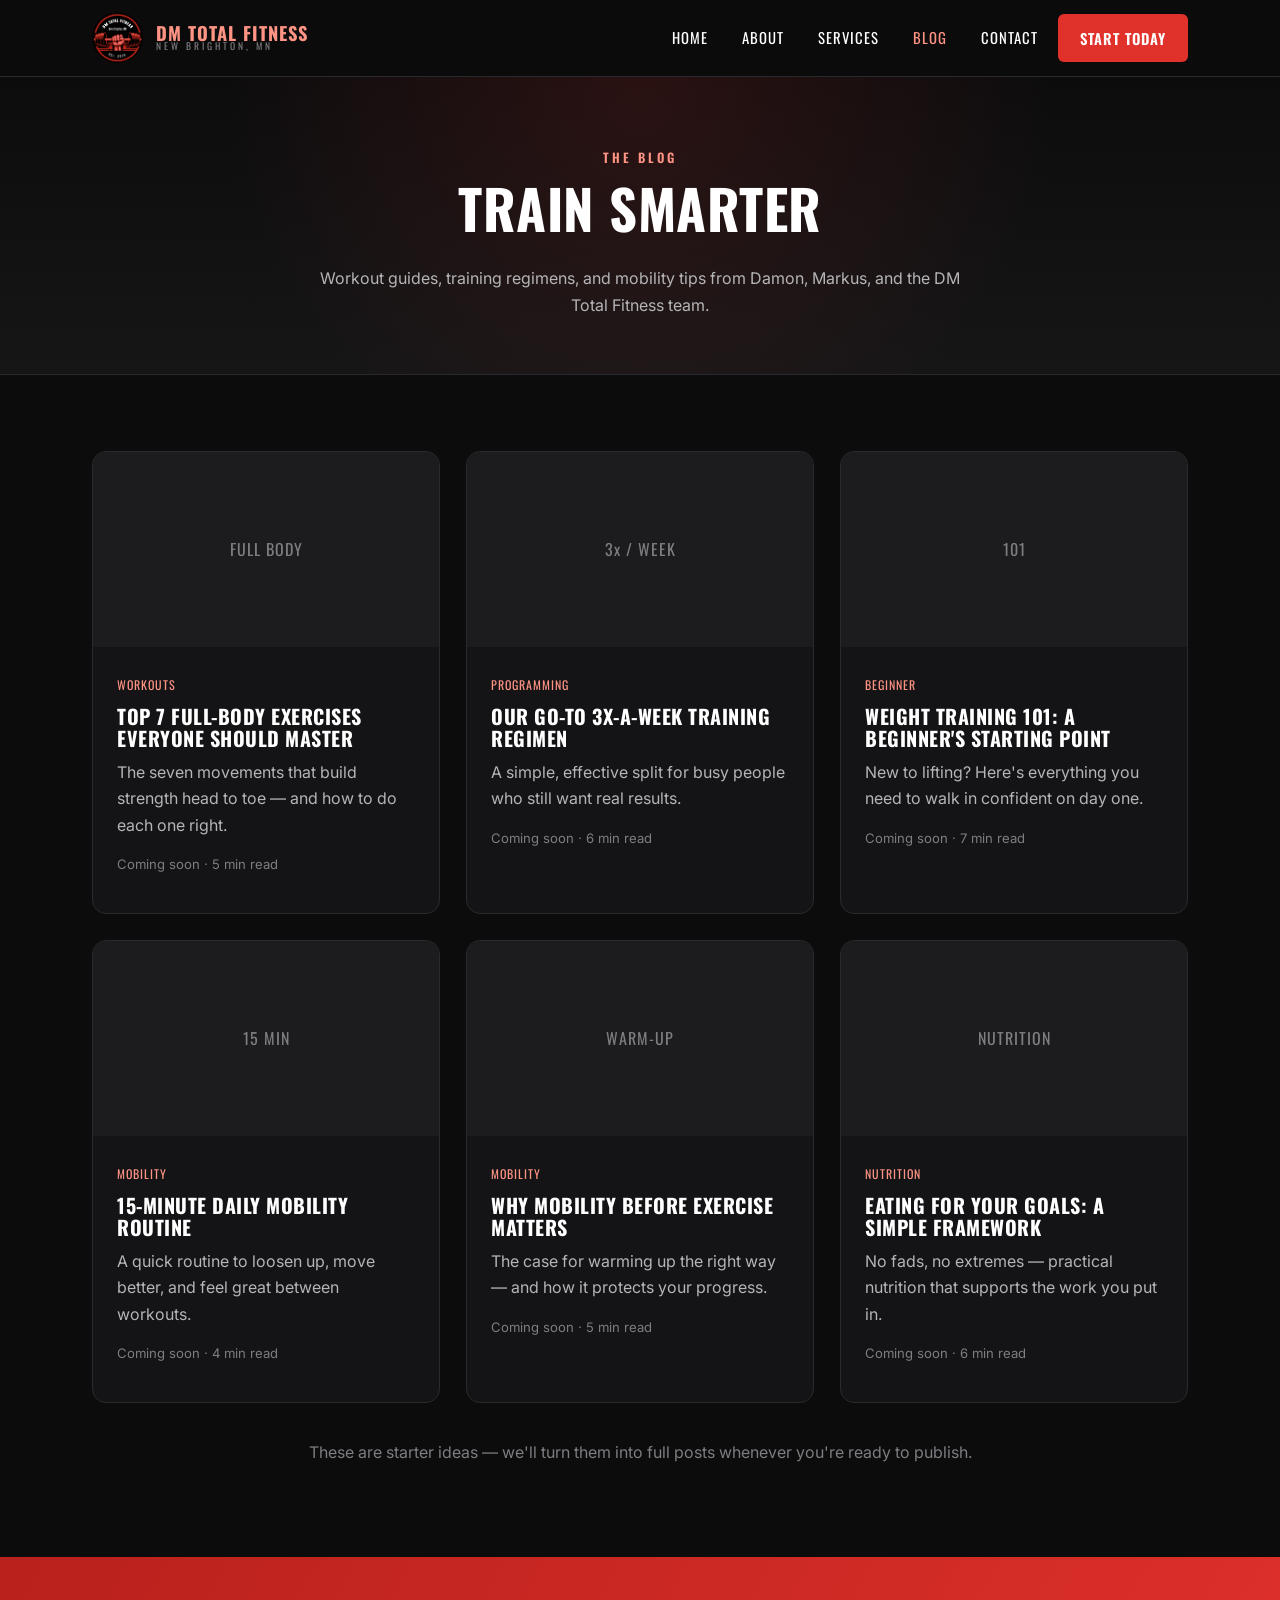
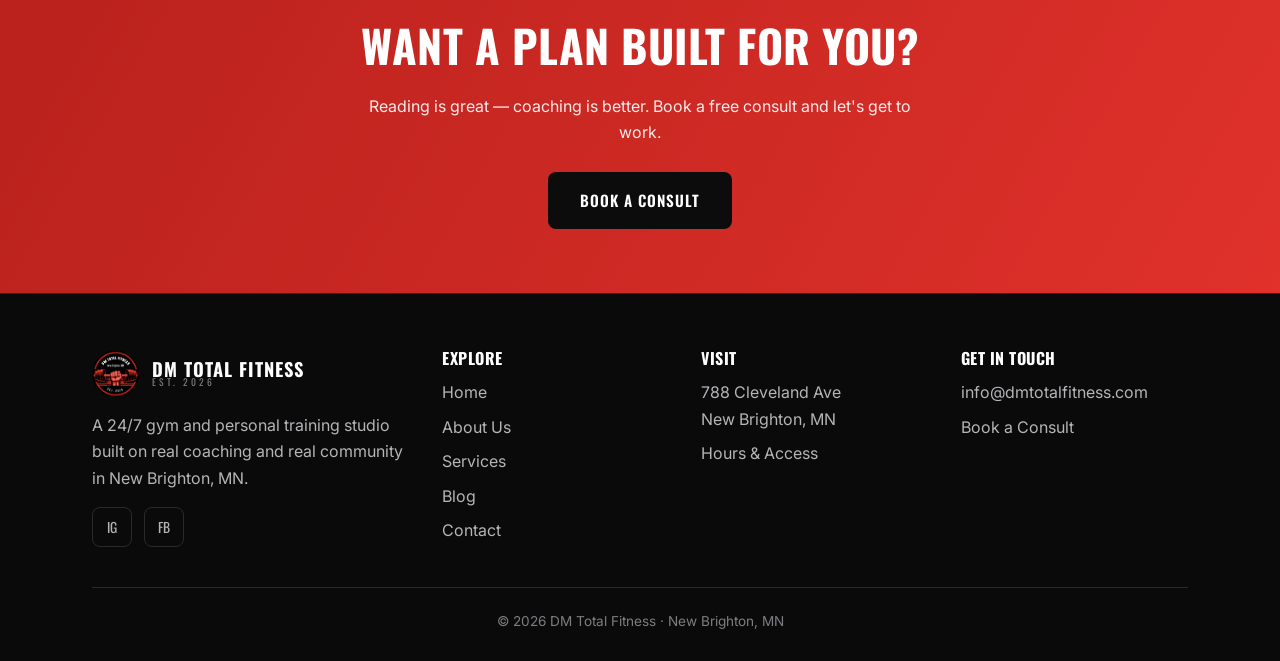
==== blog/index.html @ 68cd4ab9 "Initial commit: DM Total Fitness website" ====
<!DOCTYPE html>
<html lang="en">
<head>
  <meta charset="UTF-8" />
  <meta name="viewport" content="width=device-width, initial-scale=1.0" />
  <title>Blog | DM Total Fitness — New Brighton, MN</title>
  <meta name="description" content="Training tips, workout regimens, and mobility guides from the coaches at DM Total Fitness in New Brighton, MN." />
  <link rel="icon" type="image/png" href="../assets/img/logo.png" />
  <link rel="preconnect" href="https://fonts.googleapis.com" />
  <link rel="preconnect" href="https://fonts.gstatic.com" crossorigin />
  <link href="https://fonts.googleapis.com/css2?family=Inter:wght@400;500;600;700&family=Oswald:wght@400;500;600;700&display=swap" rel="stylesheet" />
  <link rel="stylesheet" href="../assets/css/style.css" />
</head>
<body>

  <header class="site-header">
    <div class="container nav">
      <a class="brand" href="../index.html">
        <img src="../assets/img/logo.png" alt="DM Total Fitness logo" />
        <span class="brand-name">DM Total Fitness<small>NEW BRIGHTON, MN</small></span>
      </a>
      <button class="nav-toggle" aria-label="Menu"><span></span><span></span><span></span></button>
      <ul class="nav-links">
        <li><a href="../index.html">Home</a></li>
        <li><a href="../about.html">About</a></li>
        <li><a href="../services.html">Services</a></li>
        <li><a href="index.html" class="active">Blog</a></li>
        <li><a href="../contact.html">Contact</a></li>
        <li><a href="../contact.html" class="btn btn-primary">Start Today</a></li>
      </ul>
    </div>
  </header>

  <section class="page-hero">
    <div class="container">
      <div class="eyebrow">The Blog</div>
      <h1>Train Smarter</h1>
      <p>Workout guides, training regimens, and mobility tips from Damon, Markus, and the DM Total Fitness team.</p>
    </div>
  </section>

  <section>
    <div class="container">
      <div class="post-grid">
        <article class="post-card">
          <div class="post-thumb">FULL BODY</div>
          <div class="post-body">
            <span class="post-tag">Workouts</span>
            <h3>Top 7 Full-Body Exercises Everyone Should Master</h3>
            <p>The seven movements that build strength head to toe — and how to do each one right.</p>
            <p class="post-meta">Coming soon · 5 min read</p>
          </div>
        </article>
        <article class="post-card">
          <div class="post-thumb">3x / WEEK</div>
          <div class="post-body">
            <span class="post-tag">Programming</span>
            <h3>Our Go-To 3x-a-Week Training Regimen</h3>
            <p>A simple, effective split for busy people who still want real results.</p>
            <p class="post-meta">Coming soon · 6 min read</p>
          </div>
        </article>
        <article class="post-card">
          <div class="post-thumb">101</div>
          <div class="post-body">
            <span class="post-tag">Beginner</span>
            <h3>Weight Training 101: A Beginner's Starting Point</h3>
            <p>New to lifting? Here's everything you need to walk in confident on day one.</p>
            <p class="post-meta">Coming soon · 7 min read</p>
          </div>
        </article>
        <article class="post-card">
          <div class="post-thumb">15 MIN</div>
          <div class="post-body">
            <span class="post-tag">Mobility</span>
            <h3>15-Minute Daily Mobility Routine</h3>
            <p>A quick routine to loosen up, move better, and feel great between workouts.</p>
            <p class="post-meta">Coming soon · 4 min read</p>
          </div>
        </article>
        <article class="post-card">
          <div class="post-thumb">WARM-UP</div>
          <div class="post-body">
            <span class="post-tag">Mobility</span>
            <h3>Why Mobility Before Exercise Matters</h3>
            <p>The case for warming up the right way — and how it protects your progress.</p>
            <p class="post-meta">Coming soon · 5 min read</p>
          </div>
        </article>
        <article class="post-card">
          <div class="post-thumb">NUTRITION</div>
          <div class="post-body">
            <span class="post-tag">Nutrition</span>
            <h3>Eating for Your Goals: A Simple Framework</h3>
            <p>No fads, no extremes — practical nutrition that supports the work you put in.</p>
            <p class="post-meta">Coming soon · 6 min read</p>
          </div>
        </article>
      </div>
      <p class="center" style="margin-top:36px;color:var(--gray-dim);">These are starter ideas — we'll turn them into full posts whenever you're ready to publish.</p>
    </div>
  </section>

  <section class="cta-band">
    <div class="container">
      <h2>Want a Plan Built for You?</h2>
      <p>Reading is great — coaching is better. Book a free consult and let's get to work.</p>
      <a href="../contact.html" class="btn btn-primary">Book a Consult</a>
    </div>
  </section>

  <footer class="site-footer">
    <div class="container">
      <div class="footer-grid">
        <div>
          <div class="footer-brand">
            <img src="../assets/img/logo.png" alt="DM Total Fitness" />
            <span class="brand-name">DM Total Fitness<small>EST. 2026</small></span>
          </div>
          <p>A 24/7 gym and personal training studio built on real coaching and real community in New Brighton, MN.</p>
          <div class="social">
            <a href="https://www.instagram.com/gymeverydaytwincities/" target="_blank" rel="noopener" title="Instagram">IG</a>
            <a href="https://www.facebook.com/theofficialgymeveryday/" target="_blank" rel="noopener" title="Facebook">FB</a>
          </div>
        </div>
        <div>
          <h4>Explore</h4>
          <a href="../index.html">Home</a>
          <a href="../about.html">About Us</a>
          <a href="../services.html">Services</a>
          <a href="index.html">Blog</a>
          <a href="../contact.html">Contact</a>
        </div>
        <div>
          <h4>Visit</h4>
          <a href="https://maps.google.com/?q=788+Cleveland+Avenue+New+Brighton+MN" target="_blank" rel="noopener">788 Cleveland Ave<br/>New Brighton, MN</a>
          <a href="../contact.html">Hours &amp; Access</a>
        </div>
        <div>
          <h4>Get in Touch</h4>
          <a href="mailto:info@dmtotalfitness.com">info@dmtotalfitness.com</a>
          <a href="../contact.html">Book a Consult</a>
        </div>
      </div>
      <div class="footer-bottom">
        © 2026 DM Total Fitness · New Brighton, MN
      </div>
    </div>
  </footer>

  <script src="../assets/js/main.js"></script>
</body>
</html>
---- assets/css/style.css ----
/* ===========================================================
   DM TOTAL FITNESS — shared stylesheet
   Brand red stays for buttons/badges/borders.
   Softer coral "accent" used for text, links, eyebrows, icons.
   =========================================================== */

:root {
  --black: #0c0c0d;
  --panel: #141416;
  --panel-2: #1c1c1f;
  --red: #e0312b;          /* brand red — fills, buttons, badges */
  --red-dark: #b9211c;
  --accent: #ff9484;       /* softer coral — text, links, icons */
  --accent-dim: #ffb7ab;
  --white: #ffffff;
  --gray: #b5b5b8;
  --gray-dim: #7d7d82;
  --line: #2a2a2e;
  --maxw: 1140px;
  --radius: 14px;
  --shadow: 0 18px 40px rgba(0,0,0,.45);
  --head: "Oswald", "Arial Narrow", Impact, sans-serif;
  --body: "Inter", -apple-system, BlinkMacSystemFont, "Segoe UI", Roboto, Arial, sans-serif;
}

* { box-sizing: border-box; }
html { scroll-behavior: smooth; }

body {
  margin: 0;
  font-family: var(--body);
  color: var(--white);
  background: var(--black);
  line-height: 1.65;
  -webkit-font-smoothing: antialiased;
}

h1, h2, h3, h4 {
  font-family: var(--head);
  font-weight: 700;
  letter-spacing: .5px;
  line-height: 1.1;
  margin: 0 0 .5em;
  text-transform: uppercase;
}

p { margin: 0 0 1em; color: var(--gray); }
a { color: var(--accent); text-decoration: none; }
a:hover { color: var(--white); }
img { max-width: 100%; display: block; }

.container { width: 100%; max-width: var(--maxw); margin: 0 auto; padding: 0 22px; }
.accent, .red { color: var(--accent); }
.center { text-align: center; }
.eyebrow {
  font-family: var(--head);
  text-transform: uppercase;
  letter-spacing: 3px;
  color: var(--accent);
  font-size: .8rem;
  font-weight: 600;
  margin-bottom: 10px;
}

/* ---------- Line icons ---------- */
svg.ic-svg { width: 28px; height: 28px; display: block; }

/* ---------- Buttons ---------- */
.btn {
  display: inline-block;
  font-family: var(--head);
  text-transform: uppercase;
  letter-spacing: 1px;
  font-weight: 600;
  font-size: .95rem;
  padding: 14px 30px;
  border-radius: 8px;
  border: 2px solid transparent;
  cursor: pointer;
  transition: all .2s ease;
}
.btn-primary { background: var(--red); color: #fff; }
.btn-primary:hover { background: var(--red-dark); color: #fff; transform: translateY(-2px); }
.btn-ghost { border-color: #fff; color: #fff; background: transparent; }
.btn-ghost:hover { background: #fff; color: var(--black); }
.btn-block { display: block; width: 100%; text-align: center; }

/* ---------- Header / Nav ---------- */
.site-header {
  position: sticky; top: 0; z-index: 100;
  background: rgba(12,12,13,.92);
  backdrop-filter: blur(10px);
  border-bottom: 1px solid var(--line);
}
.nav { display: flex; align-items: center; justify-content: space-between; height: 76px; }
.brand { display: flex; align-items: center; gap: 12px; }
.brand img { height: 52px; width: 52px; }
.brand-name { font-family: var(--head); font-weight: 700; font-size: 1.15rem; text-transform: uppercase; letter-spacing: 1px; line-height: 1; }
.brand-name small { display: block; font-size: .6rem; letter-spacing: 3px; color: var(--gray-dim); font-weight: 400; }
.nav-links { display: flex; gap: 6px; align-items: center; list-style: none; margin: 0; padding: 0; }
.nav-links a {
  color: var(--white); font-family: var(--head); text-transform: uppercase;
  font-size: .92rem; letter-spacing: 1px; padding: 10px 14px; border-radius: 6px;
}
.nav-links a:hover, .nav-links a.active { color: var(--accent); }
.nav-links .btn { color: #fff; padding: 10px 20px; }
.nav-links .btn:hover { color: #fff; }
.nav-toggle { display: none; background: none; border: 0; cursor: pointer; flex-direction: column; gap: 5px; }
.nav-toggle span { width: 26px; height: 3px; background: #fff; border-radius: 2px; }

/* ---------- Hero ---------- */
.hero {
  position: relative; text-align: center; padding: 96px 0 84px;
  background:
    radial-gradient(circle at 50% 0%, rgba(224,49,43,.16), transparent 55%),
    linear-gradient(180deg, #0c0c0d 0%, #161617 100%);
  border-bottom: 1px solid var(--line);
}
.hero .logo-badge { width: 168px; height: 168px; margin: 0 auto 24px; filter: drop-shadow(0 12px 30px rgba(0,0,0,.6)); }
.hero h1 { font-size: clamp(2.6rem, 6vw, 4.4rem); }
.hero .tagline { font-size: 1.25rem; color: var(--white); max-width: 640px; margin: 0 auto 14px; }
.hero .sub { color: var(--gray); max-width: 620px; margin: 0 auto 30px; }
.hero-cta { display: flex; gap: 14px; justify-content: center; flex-wrap: wrap; }

.page-hero {
  text-align: center; padding: 70px 0 56px;
  background:
    radial-gradient(circle at 50% 0%, rgba(224,49,43,.14), transparent 60%),
    linear-gradient(180deg,#0c0c0d,#161617);
  border-bottom: 1px solid var(--line);
}
.page-hero h1 { font-size: clamp(2.2rem, 5vw, 3.4rem); }
.page-hero p { max-width: 640px; margin: 0 auto; }

/* ---------- Sections ---------- */
section { padding: 76px 0; }
.section-head { text-align: center; max-width: 680px; margin: 0 auto 48px; }
.section-head h2 { font-size: clamp(2rem, 4vw, 2.8rem); }

/* ---------- Grids / cards ---------- */
.grid { display: grid; gap: 24px; }
.grid-3 { grid-template-columns: repeat(3, 1fr); }
.grid-2 { grid-template-columns: repeat(2, 1fr); }

.card {
  background: var(--panel); border: 1px solid var(--line); border-radius: var(--radius);
  padding: 32px 28px; transition: transform .2s ease, border-color .2s ease;
}
.card:hover { transform: translateY(-4px); border-color: var(--red); }
.card .icon {
  width: 54px; height: 54px; border-radius: 12px;
  background: rgba(255,148,132,.12); color: var(--accent);
  display: flex; align-items: center; justify-content: center;
  margin-bottom: 18px; font-family: var(--head); font-size: 1.5rem;
}
.card h3 { font-size: 1.4rem; }

.alt { background: var(--panel); border-top: 1px solid var(--line); border-bottom: 1px solid var(--line); }

/* ---------- Pricing ---------- */
.price-grid { display: grid; grid-template-columns: repeat(3,1fr); gap: 24px; align-items: stretch; }
.price-card { background: var(--panel); border: 1px solid var(--line); border-radius: var(--radius); padding: 36px 30px; display: flex; flex-direction: column; }
.price-card.featured { border-color: var(--red); position: relative; box-shadow: var(--shadow); }
.price-card.featured .badge {
  position: absolute; top: -13px; left: 50%; transform: translateX(-50%);
  background: var(--red); color: #fff; font-family: var(--head); text-transform: uppercase;
  letter-spacing: 1px; font-size: .72rem; padding: 5px 16px; border-radius: 20px;
}
.price-card h3 { font-size: 1.5rem; }
.price { font-family: var(--head); font-size: 2.8rem; color: #fff; margin: 8px 0 4px; }
.price small { font-size: .95rem; color: var(--gray-dim); font-family: var(--body); }
.price-note { color: var(--gray-dim); font-size: .9rem; }
.price-card ul { list-style: none; padding: 0; margin: 22px 0 28px; flex: 1; }
.price-card li { padding: 8px 0; border-bottom: 1px solid var(--line); color: var(--gray); font-size: .95rem; }
.price-card li::before { content: "✓"; color: var(--accent); font-weight: 700; margin-right: 10px; }

/* ---------- Stats ---------- */
.stats { display: grid; grid-template-columns: repeat(4,1fr); gap: 24px; text-align: center; }
.stat .num { font-family: var(--head); font-size: 2.8rem; color: var(--accent); line-height: 1; }
.stat .label { color: var(--gray); text-transform: uppercase; letter-spacing: 1px; font-size: .82rem; }

/* ---------- Reviews ---------- */
.review { background: var(--panel); border: 1px solid var(--line); border-radius: var(--radius); padding: 28px; }
.stars { color: #f5b301; letter-spacing: 2px; margin-bottom: 10px; }
.review p { color: var(--white); font-style: italic; }
.review .who { color: var(--gray-dim); font-style: normal; font-weight: 600; margin: 0; }

/* ---------- Split ---------- */
.split { display: grid; grid-template-columns: 1fr 1fr; gap: 50px; align-items: center; }
.media-box {
  background: var(--panel-2); border: 1px solid var(--line); border-radius: var(--radius);
  aspect-ratio: 4/3; display: flex; align-items: center; justify-content: center;
  color: var(--gray-dim); text-align: center; padding: 20px; overflow: hidden;
}
.media-box .ph-label { font-family: var(--head); letter-spacing: 1px; text-transform: uppercase; font-size: .85rem; }

/* ---------- Team ---------- */
.team-card { background: var(--panel); border: 1px solid var(--line); border-radius: var(--radius); overflow: hidden; }
.team-photo { aspect-ratio: 1/1; background: var(--panel-2); display: flex; align-items: center; justify-content: center; color: var(--gray-dim); }
.team-body { padding: 26px; }
.team-body h3 { font-size: 1.5rem; margin-bottom: 2px; }
.team-role { color: var(--accent); font-family: var(--head); letter-spacing: 1px; text-transform: uppercase; font-size: .85rem; margin-bottom: 14px; }

/* ---------- Blog ---------- */
.post-grid { display: grid; grid-template-columns: repeat(3,1fr); gap: 26px; }
.post-card { background: var(--panel); border: 1px solid var(--line); border-radius: var(--radius); overflow: hidden; transition: transform .2s, border-color .2s; }
.post-card:hover { transform: translateY(-4px); border-color: var(--red); }
.post-thumb { aspect-ratio: 16/9; background: var(--panel-2); display: flex; align-items: center; justify-content: center; color: var(--gray-dim); font-family: var(--head); letter-spacing: 1px; }
.post-body { padding: 24px; }
.post-tag { color: var(--accent); font-family: var(--head); text-transform: uppercase; letter-spacing: 1px; font-size: .75rem; }
.post-body h3 { font-size: 1.25rem; margin: 8px 0 10px; }
.post-meta { color: var(--gray-dim); font-size: .82rem; }

/* ---------- Contact ---------- */
.contact-grid { display: grid; grid-template-columns: 1.1fr .9fr; gap: 44px; }
.form-field { margin-bottom: 18px; }
.form-field label { display: block; font-family: var(--head); text-transform: uppercase; letter-spacing: 1px; font-size: .82rem; margin-bottom: 7px; color: var(--white); }
.form-field input, .form-field select, .form-field textarea {
  width: 100%; background: var(--panel); border: 1px solid var(--line); border-radius: 8px;
  padding: 13px 14px; color: #fff; font-family: var(--body); font-size: .98rem;
}
.form-field input:focus, .form-field select:focus, .form-field textarea:focus { outline: none; border-color: var(--accent); }
.form-field textarea { min-height: 130px; resize: vertical; }
.info-row { display: flex; gap: 14px; align-items: flex-start; margin-bottom: 22px; }
.info-row .ic { color: var(--accent); flex-shrink: 0; margin-top: 2px; }
.info-row .ic svg { width: 22px; height: 22px; }
.info-row strong { color: #fff; display: block; font-family: var(--head); letter-spacing: .5px; }
.map-box { border: 1px solid var(--line); border-radius: var(--radius); overflow: hidden; margin-top: 28px; }
.map-box iframe { width: 100%; height: 300px; border: 0; display: block; filter: grayscale(.3) contrast(1.1); }

/* ---------- CTA band ---------- */
.cta-band { text-align: center; background: linear-gradient(120deg, var(--red-dark), var(--red)); padding: 64px 0; }
.cta-band h2 { color: #fff; font-size: clamp(2rem,4vw,2.8rem); }
.cta-band p { color: rgba(255,255,255,.9); max-width: 560px; margin: 0 auto 26px; }
.cta-band .btn-primary { background: #0c0c0d; }
.cta-band .btn-primary:hover { background: #000; }

/* ---------- Footer ---------- */
.site-footer { background: #0a0a0b; border-top: 1px solid var(--line); padding: 56px 0 28px; }
.footer-grid { display: grid; grid-template-columns: 1.4fr 1fr 1fr 1fr; gap: 32px; }
.footer-grid h4 { font-size: 1rem; color: #fff; }
.footer-grid a { display: block; color: var(--gray); padding: 4px 0; }
.footer-grid a:hover { color: var(--accent); }
.footer-brand { display: flex; align-items: center; gap: 12px; margin-bottom: 14px; }
.footer-brand img { height: 48px; width: 48px; }
.social { display: flex; gap: 12px; margin-top: 8px; }
.social a { width: 40px; height: 40px; border: 1px solid var(--line); border-radius: 8px; display: flex; align-items: center; justify-content: center; color: var(--gray); font-family: var(--head); font-size: .85rem; }
.social a:hover { border-color: var(--accent); color: var(--accent); }
.footer-bottom { border-top: 1px solid var(--line); margin-top: 40px; padding-top: 22px; text-align: center; color: var(--gray-dim); font-size: .85rem; }

/* ===========================================================
   CLIENT PORTAL
   =========================================================== */
.portal-body { background: radial-gradient(circle at 50% -10%, rgba(224,49,43,.12), transparent 50%), #0c0c0d; min-height: 100vh; }

/* Login */
.login-wrap { min-height: 100vh; display: flex; align-items: center; justify-content: center; padding: 40px 20px; }
.login-card { width: 100%; max-width: 420px; background: var(--panel); border: 1px solid var(--line); border-radius: 18px; padding: 40px 36px; box-shadow: var(--shadow); }
.login-card .logo { width: 92px; height: 92px; margin: 0 auto 14px; display: block; }
.login-card h1 { text-align: center; font-size: 1.7rem; margin-bottom: 4px; }
.login-card .sub { text-align: center; color: var(--gray-dim); margin-bottom: 26px; font-size: .92rem; }
.login-card .demo-note { text-align: center; margin-top: 18px; font-size: .82rem; color: var(--gray-dim); }
.login-card .back { text-align: center; margin-top: 14px; font-size: .85rem; }

/* Portal shell */
.portal-header { background: rgba(12,12,13,.95); border-bottom: 1px solid var(--line); position: sticky; top: 0; z-index: 50; }
.portal-header .nav { height: 70px; }
.portal-user { display: flex; align-items: center; gap: 14px; }
.portal-user .name { font-family: var(--head); letter-spacing: .5px; }
.avatar { width: 40px; height: 40px; border-radius: 50%; background: var(--red); color: #fff; display: flex; align-items: center; justify-content: center; font-family: var(--head); font-weight: 600; }
.logout { font-family: var(--head); text-transform: uppercase; letter-spacing: 1px; font-size: .82rem; color: var(--gray); border: 1px solid var(--line); padding: 8px 14px; border-radius: 6px; }
.logout:hover { border-color: var(--accent); color: var(--accent); }

.portal-main { padding: 40px 0 70px; }
.welcome { margin-bottom: 28px; }
.welcome h1 { font-size: clamp(1.8rem,4vw,2.6rem); }
.welcome p { color: var(--gray); }

.metric-grid { display: grid; grid-template-columns: repeat(4,1fr); gap: 20px; margin-bottom: 30px; }
.metric { background: var(--panel); border: 1px solid var(--line); border-radius: var(--radius); padding: 22px; }
.metric .label { color: var(--gray-dim); text-transform: uppercase; letter-spacing: 1px; font-size: .72rem; font-family: var(--head); }
.metric .val { font-family: var(--head); font-size: 2.1rem; color: #fff; line-height: 1.1; margin-top: 6px; }
.metric .delta { font-size: .82rem; margin-top: 4px; }
.delta.down { color: #4ade80; }
.delta.up { color: var(--accent); }

.panel-grid { display: grid; grid-template-columns: 1.4fr 1fr; gap: 24px; margin-bottom: 24px; }
.panel { background: var(--panel); border: 1px solid var(--line); border-radius: var(--radius); padding: 26px; }
.panel h2 { font-size: 1.3rem; margin-bottom: 18px; }
.panel .hint { color: var(--gray-dim); font-size: .85rem; }

table.data { width: 100%; border-collapse: collapse; }
table.data th, table.data td { text-align: left; padding: 11px 8px; border-bottom: 1px solid var(--line); font-size: .92rem; }
table.data th { color: var(--gray-dim); text-transform: uppercase; letter-spacing: 1px; font-size: .72rem; font-family: var(--head); font-weight: 600; }
table.data td { color: var(--white); }
table.data td .pos { color: #4ade80; }

.lift { margin-bottom: 18px; }
.lift .row { display: flex; justify-content: space-between; margin-bottom: 6px; font-size: .92rem; }
.lift .row strong { color: #fff; font-family: var(--head); letter-spacing: .5px; }
.lift .row span { color: var(--accent); }
.bar { height: 9px; background: var(--panel-2); border-radius: 6px; overflow: hidden; }
.bar > i { display: block; height: 100%; background: linear-gradient(90deg, var(--red-dark), var(--red)); border-radius: 6px; }

.photo-grid { display: grid; grid-template-columns: repeat(4,1fr); gap: 14px; }
.photo { aspect-ratio: 3/4; background: var(--panel-2); border: 1px solid var(--line); border-radius: 10px; display: flex; flex-direction: column; align-items: center; justify-content: center; color: var(--gray-dim); font-size: .78rem; text-align: center; padding: 8px; }
.photo .tag { font-family: var(--head); letter-spacing: 1px; color: var(--accent); margin-bottom: 4px; }

.billing-row { display: flex; justify-content: space-between; padding: 12px 0; border-bottom: 1px solid var(--line); font-size: .92rem; }
.billing-row span:first-child { color: var(--gray); }
.billing-row span:last-child { color: #fff; font-weight: 600; }
.badge-pill { display: inline-block; background: rgba(74,222,128,.15); color: #4ade80; font-size: .72rem; padding: 3px 10px; border-radius: 20px; font-family: var(--head); letter-spacing: 1px; }

/* SVG chart */
.chart { width: 100%; height: auto; }
.chart .grid-line { stroke: var(--line); stroke-width: 1; }
.chart .area { fill: rgba(224,49,43,.12); }
.chart .line { fill: none; stroke: var(--red); stroke-width: 2.5; }
.chart .dot { fill: var(--red); }
.chart text { fill: var(--gray-dim); font-size: 10px; font-family: var(--body); }

/* ---------- Responsive ---------- */
@media (max-width: 900px) {
  .grid-3, .price-grid, .post-grid, .stats { grid-template-columns: repeat(2,1fr); }
  .split, .contact-grid, .grid-2, .panel-grid { grid-template-columns: 1fr; }
  .metric-grid { grid-template-columns: repeat(2,1fr); }
  .footer-grid { grid-template-columns: 1fr 1fr; }
  .nav-links {
    position: absolute; top: 76px; left: 0; right: 0; flex-direction: column;
    background: var(--black); border-bottom: 1px solid var(--line); padding: 14px 22px; display: none;
  }
  .nav-links.open { display: flex; align-items: stretch; }
  .nav-links a { padding: 12px 6px; }
  .nav-toggle { display: flex; }
}
@media (max-width: 560px) {
  .grid-3, .price-grid, .post-grid, .stats, .metric-grid, .photo-grid { grid-template-columns: 1fr; }
  .photo-grid { grid-template-columns: repeat(2,1fr); }
  .footer-grid { grid-template-columns: 1fr; }
  section { padding: 56px 0; }
}
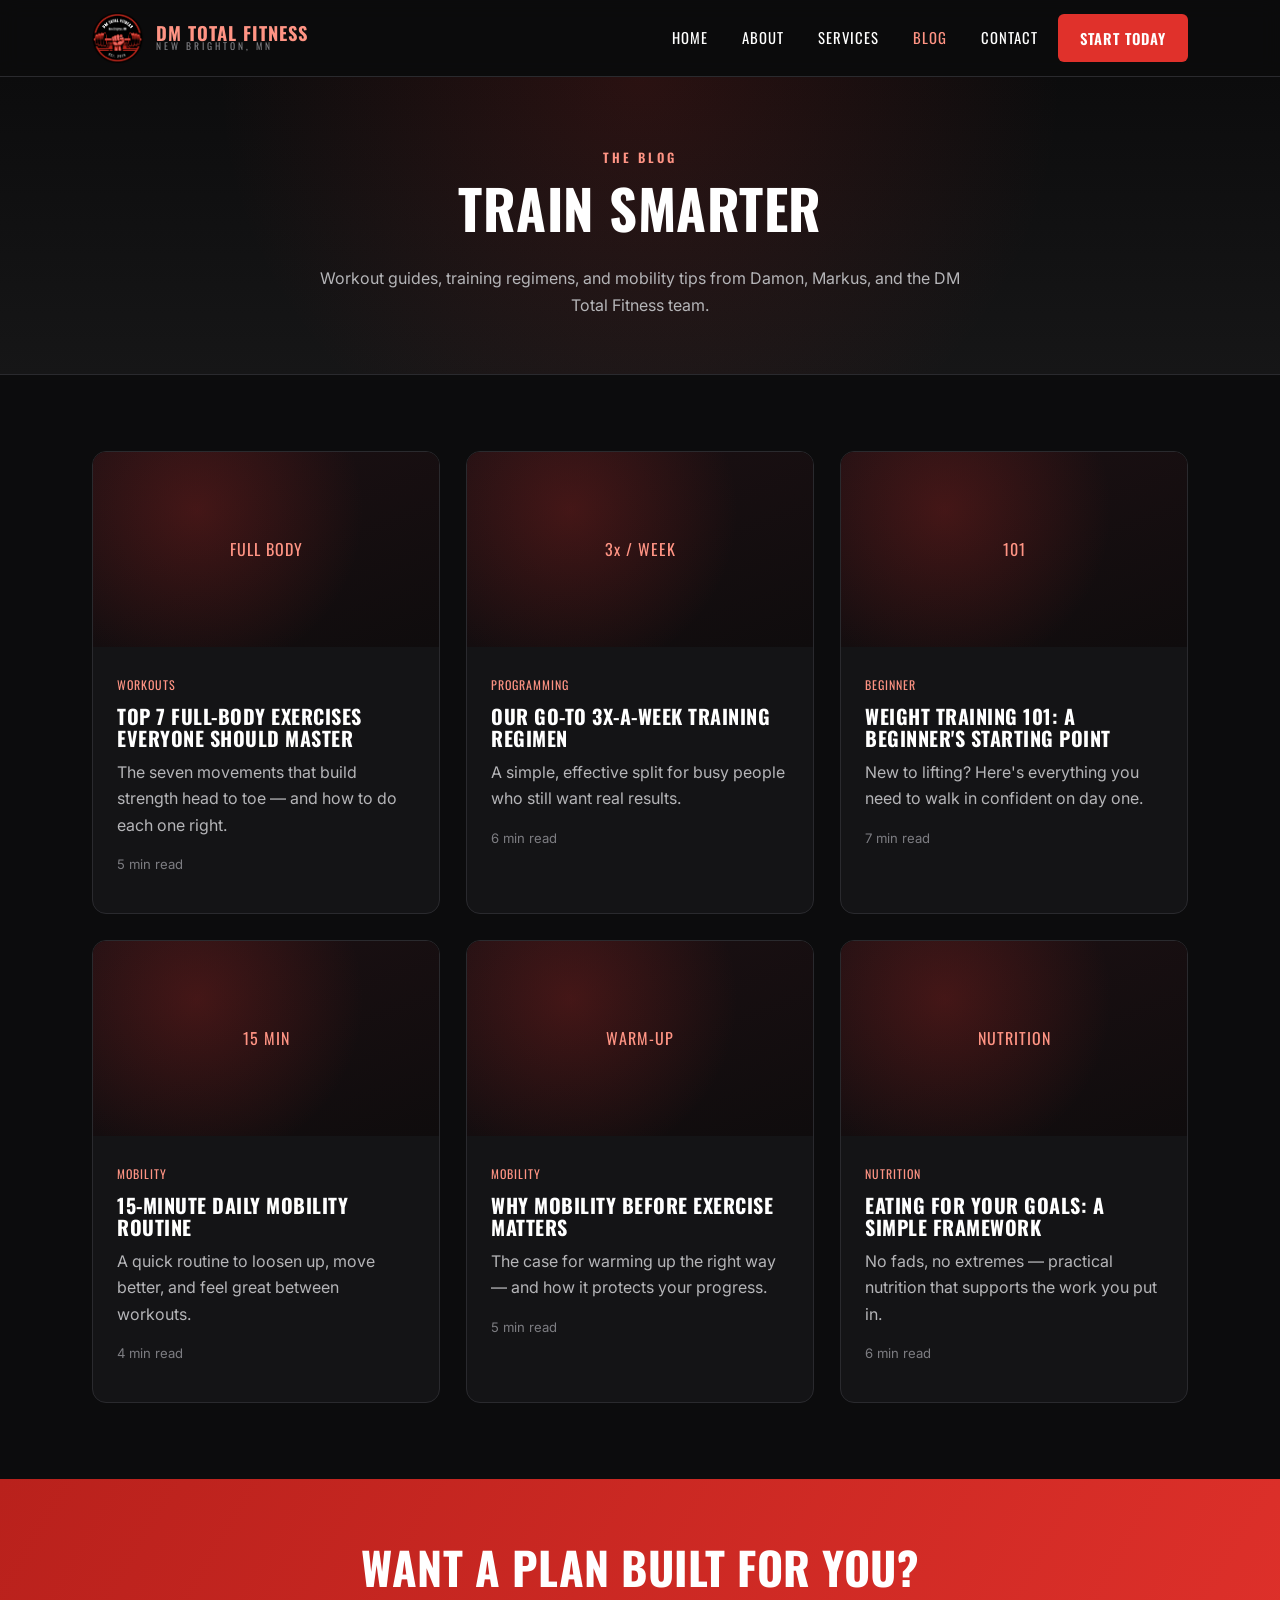
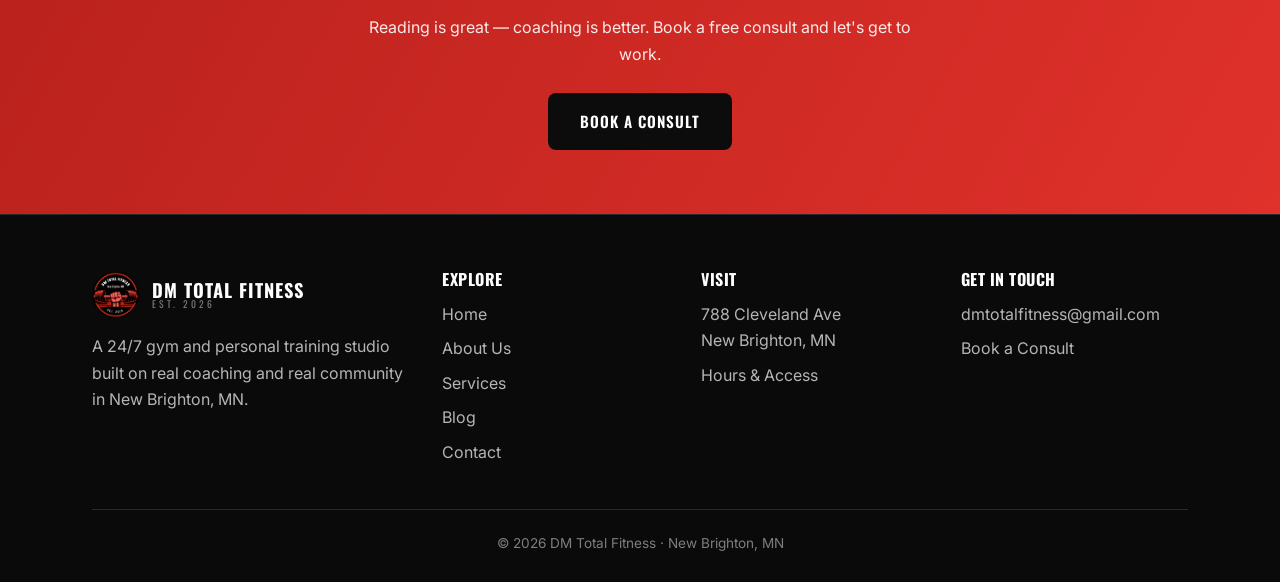
==== commit a914d65a: "Branded image panels, real emails, remove old socials, publish blog posts" ====
--- a/blog/index.html
+++ b/blog/index.html
@@ -42,62 +42,61 @@
   <section>
     <div class="container">
       <div class="post-grid">
-        <article class="post-card">
+        <a class="post-card" href="top-7-full-body-exercises.html">
           <div class="post-thumb">FULL BODY</div>
           <div class="post-body">
             <span class="post-tag">Workouts</span>
             <h3>Top 7 Full-Body Exercises Everyone Should Master</h3>
             <p>The seven movements that build strength head to toe — and how to do each one right.</p>
-            <p class="post-meta">Coming soon · 5 min read</p>
+            <p class="post-meta">5 min read</p>
           </div>
-        </article>
-        <article class="post-card">
+        </a>
+        <a class="post-card" href="3x-week-training-regimen.html">
           <div class="post-thumb">3x / WEEK</div>
           <div class="post-body">
             <span class="post-tag">Programming</span>
             <h3>Our Go-To 3x-a-Week Training Regimen</h3>
             <p>A simple, effective split for busy people who still want real results.</p>
-            <p class="post-meta">Coming soon · 6 min read</p>
+            <p class="post-meta">6 min read</p>
           </div>
-        </article>
-        <article class="post-card">
+        </a>
+        <a class="post-card" href="weight-training-101.html">
           <div class="post-thumb">101</div>
           <div class="post-body">
             <span class="post-tag">Beginner</span>
             <h3>Weight Training 101: A Beginner's Starting Point</h3>
             <p>New to lifting? Here's everything you need to walk in confident on day one.</p>
-            <p class="post-meta">Coming soon · 7 min read</p>
+            <p class="post-meta">7 min read</p>
           </div>
-        </article>
-        <article class="post-card">
+        </a>
+        <a class="post-card" href="15-minute-mobility-routine.html">
           <div class="post-thumb">15 MIN</div>
           <div class="post-body">
             <span class="post-tag">Mobility</span>
             <h3>15-Minute Daily Mobility Routine</h3>
             <p>A quick routine to loosen up, move better, and feel great between workouts.</p>
-            <p class="post-meta">Coming soon · 4 min read</p>
+            <p class="post-meta">4 min read</p>
           </div>
-        </article>
-        <article class="post-card">
+        </a>
+        <a class="post-card" href="why-mobility-before-exercise.html">
           <div class="post-thumb">WARM-UP</div>
           <div class="post-body">
             <span class="post-tag">Mobility</span>
             <h3>Why Mobility Before Exercise Matters</h3>
             <p>The case for warming up the right way — and how it protects your progress.</p>
-            <p class="post-meta">Coming soon · 5 min read</p>
+            <p class="post-meta">5 min read</p>
           </div>
-        </article>
-        <article class="post-card">
+        </a>
+        <a class="post-card" href="eating-for-your-goals.html">
           <div class="post-thumb">NUTRITION</div>
           <div class="post-body">
             <span class="post-tag">Nutrition</span>
             <h3>Eating for Your Goals: A Simple Framework</h3>
             <p>No fads, no extremes — practical nutrition that supports the work you put in.</p>
-            <p class="post-meta">Coming soon · 6 min read</p>
+            <p class="post-meta">6 min read</p>
           </div>
-        </article>
+        </a>
       </div>
-      <p class="center" style="margin-top:36px;color:var(--gray-dim);">These are starter ideas — we'll turn them into full posts whenever you're ready to publish.</p>
     </div>
   </section>
 
@@ -118,10 +117,6 @@
             <span class="brand-name">DM Total Fitness<small>EST. 2026</small></span>
           </div>
           <p>A 24/7 gym and personal training studio built on real coaching and real community in New Brighton, MN.</p>
-          <div class="social">
-            <a href="https://www.instagram.com/gymeverydaytwincities/" target="_blank" rel="noopener" title="Instagram">IG</a>
-            <a href="https://www.facebook.com/theofficialgymeveryday/" target="_blank" rel="noopener" title="Facebook">FB</a>
-          </div>
         </div>
         <div>
           <h4>Explore</h4>
@@ -138,7 +133,7 @@
         </div>
         <div>
           <h4>Get in Touch</h4>
-          <a href="mailto:info@dmtotalfitness.com">info@dmtotalfitness.com</a>
+          <a href="mailto:dmtotalfitness@gmail.com">dmtotalfitness@gmail.com</a>
           <a href="../contact.html">Book a Consult</a>
         </div>
       </div>
--- a/assets/css/style.css
+++ b/assets/css/style.css
@@ -339,3 +339,54 @@
   .footer-grid { grid-template-columns: 1fr; }
   section { padding: 56px 0; }
 }
+
+/* ===========================================================
+   Branded placeholder panels (temporary, until real photos)
+   =========================================================== */
+.media-box {
+  background-color:#15100f;
+  background-image:
+    radial-gradient(circle at 50% 32%, rgba(224,49,43,.20), transparent 62%),
+    url("data:image/svg+xml,%3Csvg xmlns='http://www.w3.org/2000/svg' viewBox='0 0 24 24' fill='none' stroke='%23ff9484' stroke-width='1.5' stroke-linecap='round' stroke-linejoin='round'%3E%3Cpath d='M4 8v8'/%3E%3Cpath d='M7 6v12'/%3E%3Cpath d='M17 6v12'/%3E%3Cpath d='M20 8v8'/%3E%3Cpath d='M7 12h10'/%3E%3C/svg%3E");
+  background-repeat:no-repeat,no-repeat;
+  background-position:center, center 30%;
+  background-size:cover, 60px 60px;
+}
+.team-photo {
+  background-color:#15100f;
+  background-image:
+    radial-gradient(circle at 50% 32%, rgba(224,49,43,.20), transparent 62%),
+    url("data:image/svg+xml,%3Csvg xmlns='http://www.w3.org/2000/svg' viewBox='0 0 24 24' fill='none' stroke='%23ff9484' stroke-width='1.5' stroke-linecap='round' stroke-linejoin='round'%3E%3Cpath d='M20 21v-2a4 4 0 0 0-4-4H8a4 4 0 0 0-4 4v2'/%3E%3Ccircle cx='12' cy='7' r='4'/%3E%3C/svg%3E");
+  background-repeat:no-repeat,no-repeat;
+  background-position:center, center 32%;
+  background-size:cover, 56px 56px;
+}
+.media-box .ph-label, .team-photo .ph-label { position:relative; top:32px; color:var(--accent); opacity:.85; }
+.post-thumb {
+  background-color:#15100f;
+  background-image:
+    radial-gradient(circle at 30% 30%, rgba(224,49,43,.22), transparent 60%),
+    linear-gradient(160deg,#1c1013,#0f0c0d);
+  color:var(--accent);
+}
+
+/* ===========================================================
+   Blog article (post) styling
+   =========================================================== */
+.article { max-width:760px; margin:0 auto; padding:60px 22px 80px; }
+.article .back-link { display:inline-block; margin-bottom:22px; font-family:var(--head); text-transform:uppercase; letter-spacing:1px; font-size:.82rem; }
+.article .post-tag { color:var(--accent); }
+.article h1 { font-size:clamp(1.9rem,4vw,2.7rem); margin:8px 0 10px; }
+.article .meta { color:var(--gray-dim); font-size:.9rem; margin-bottom:28px; }
+.article .lead { font-size:1.16rem; color:var(--white); margin-bottom:22px; }
+.article h2 { font-size:1.5rem; color:#fff; margin:34px 0 12px; }
+.article h3 { font-size:1.16rem; color:#fff; margin:22px 0 8px; }
+.article p, .article li { color:var(--gray); line-height:1.8; }
+.article ul, .article ol { padding-left:22px; margin:0 0 1.3em; }
+.article li { margin-bottom:9px; }
+.article strong { color:#fff; }
+.article hr { border:0; border-top:1px solid var(--line); margin:34px 0; }
+.article .note { background:var(--panel); border:1px solid var(--line); border-left:3px solid var(--accent); border-radius:8px; padding:16px 20px; margin:24px 0; color:var(--gray); }
+/* make blog cards fully clickable as links */
+a.post-card { display:block; color:inherit; }
+a.post-card:hover { color:inherit; }
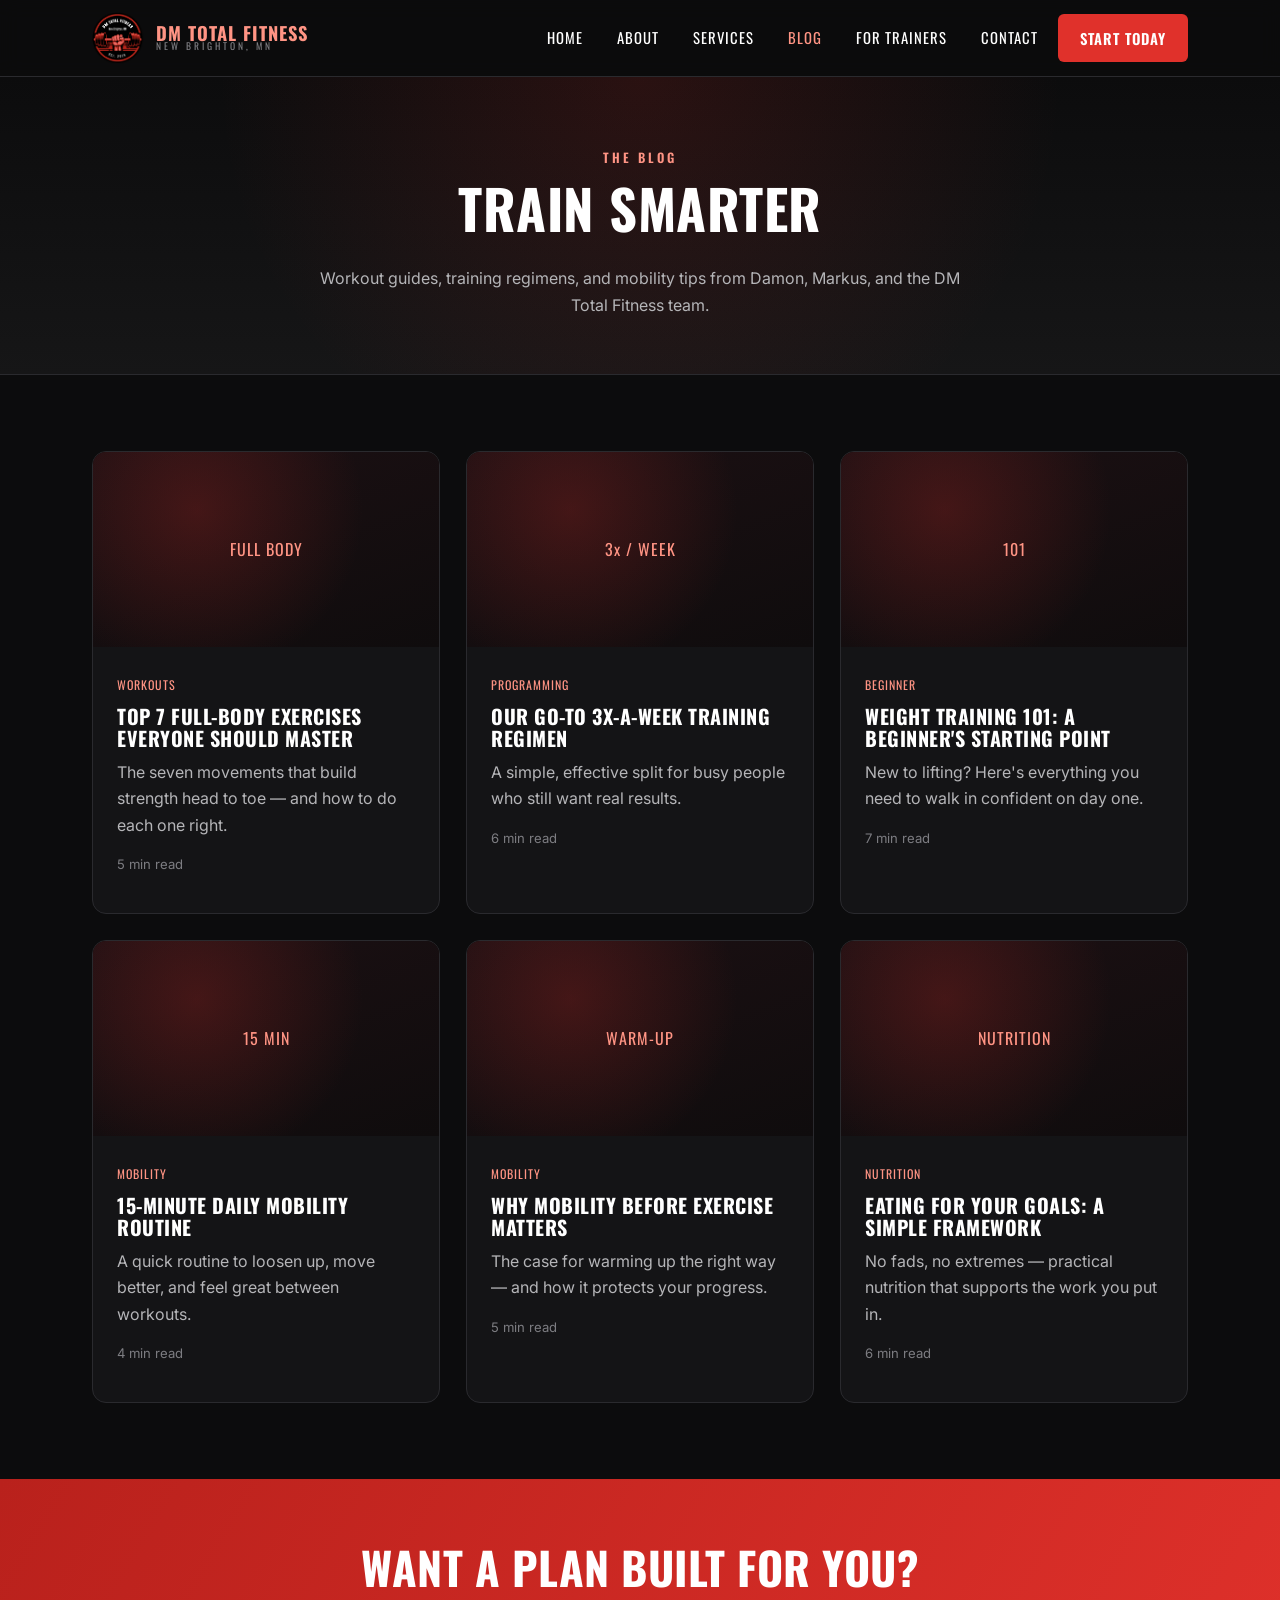
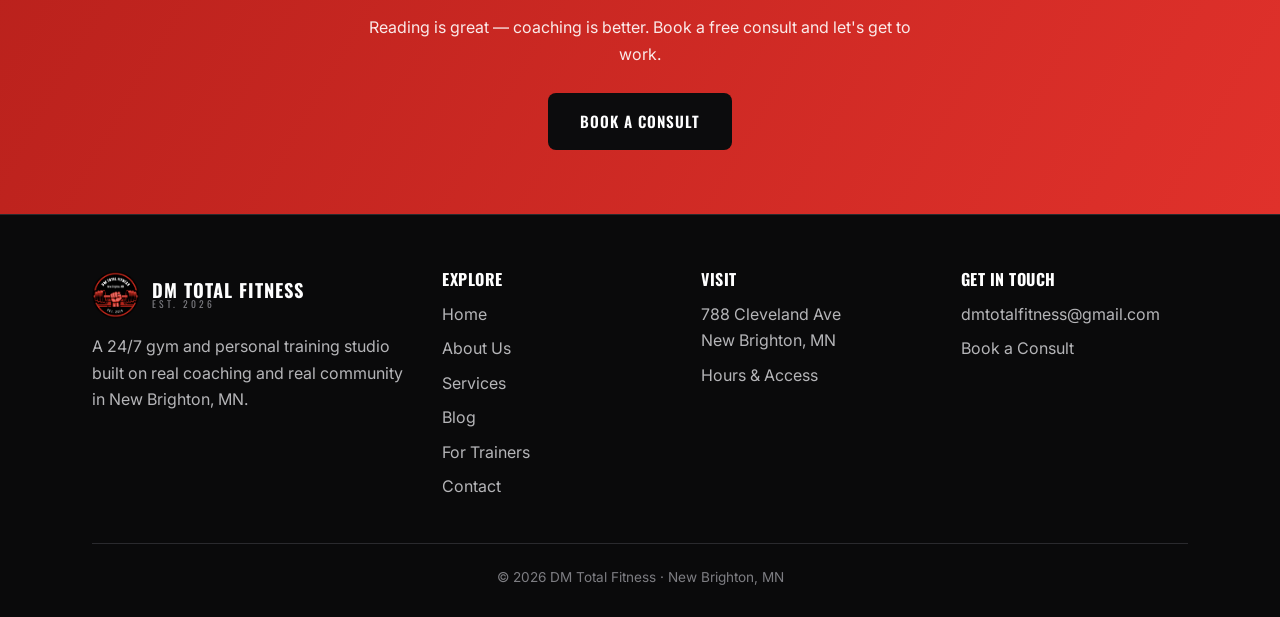
==== commit 133ed961: "Add files via upload" ====
--- a/blog/index.html
+++ b/blog/index.html
@@ -25,6 +25,7 @@
         <li><a href="../about.html">About</a></li>
         <li><a href="../services.html">Services</a></li>
         <li><a href="index.html" class="active">Blog</a></li>
+        <li><a href="../trainers.html">For Trainers</a></li>
         <li><a href="../contact.html">Contact</a></li>
         <li><a href="../contact.html" class="btn btn-primary">Start Today</a></li>
       </ul>
@@ -124,6 +125,7 @@
           <a href="../about.html">About Us</a>
           <a href="../services.html">Services</a>
           <a href="index.html">Blog</a>
+          <a href="../trainers.html">For Trainers</a>
           <a href="../contact.html">Contact</a>
         </div>
         <div>
--- a/assets/css/style.css
+++ b/assets/css/style.css
@@ -390,3 +390,34 @@
 /* make blog cards fully clickable as links */
 a.post-card { display:block; color:inherit; }
 a.post-card:hover { color:inherit; }
+/* Trainer email button (About page) — icon + label, links to email without showing the address */
+.trainer-email { display:inline-flex; align-items:center; gap:9px; padding:10px 18px; border:1px solid var(--line); border-radius:8px; color:var(--accent); font-family:var(--head); text-transform:uppercase; letter-spacing:1px; font-size:.82rem; margin-top:10px; transition:border-color .2s, color .2s, background .2s; }
+.trainer-email:hover { border-color:var(--accent); color:#fff; background:rgba(255,148,132,.1); }
+.trainer-email svg { width:18px; height:18px; flex-shrink:0; }
+/* Owners photo in the About "Our Story" section */
+.story-img { width:100%; aspect-ratio:4/5; object-fit:cover; object-position:center 22%; border-radius:var(--radius); border:1px solid var(--line); display:block; }
+@media (max-width:900px){ .story-img { aspect-ratio:4/3; } }
+/* show the owners photo in full (no crop) */
+.story-img { aspect-ratio:auto; height:auto; object-fit:initial; box-shadow:var(--shadow); }
+/* About page — Our Story photo */
+.story-img { width:100%; height:auto; display:block; border-radius:var(--radius); border:1px solid var(--line); box-shadow:var(--shadow); }
+/* High-res photo — fill the column, capped so it never exceeds the asset's real width */
+.story-img { max-width:560px; margin:0 auto; }
+@media (max-width:900px){ .story-img { max-width:460px; } }
+
+/* Team — circular trainer avatars */
+.team-card { text-align:center; }
+.team-avatar {
+  width:160px; height:160px; border-radius:50%; object-fit:cover; object-position:center 30%;
+  display:block; margin:30px auto 0; border:3px solid var(--accent);
+  box-shadow:var(--shadow); background:var(--panel-2);
+}
+.team-card .team-body { padding:20px 28px 28px; }
+.team-card .team-body p { text-align:left; }
+.team-card .trainer-email { margin:0 auto; }
+
+/* Homepage "For Trainers" teaser band */
+.trainer-cta { max-width:780px; margin:0 auto; text-align:center; background:var(--panel); border:1px solid var(--red); border-radius:var(--radius); padding:48px 36px; box-shadow:var(--shadow); }
+.trainer-cta h2 { font-size:clamp(1.8rem,4vw,2.5rem); }
+.trainer-cta p { max-width:620px; margin:0 auto 26px; }
+@media (max-width:600px){ .trainer-cta { padding:36px 22px; } }
